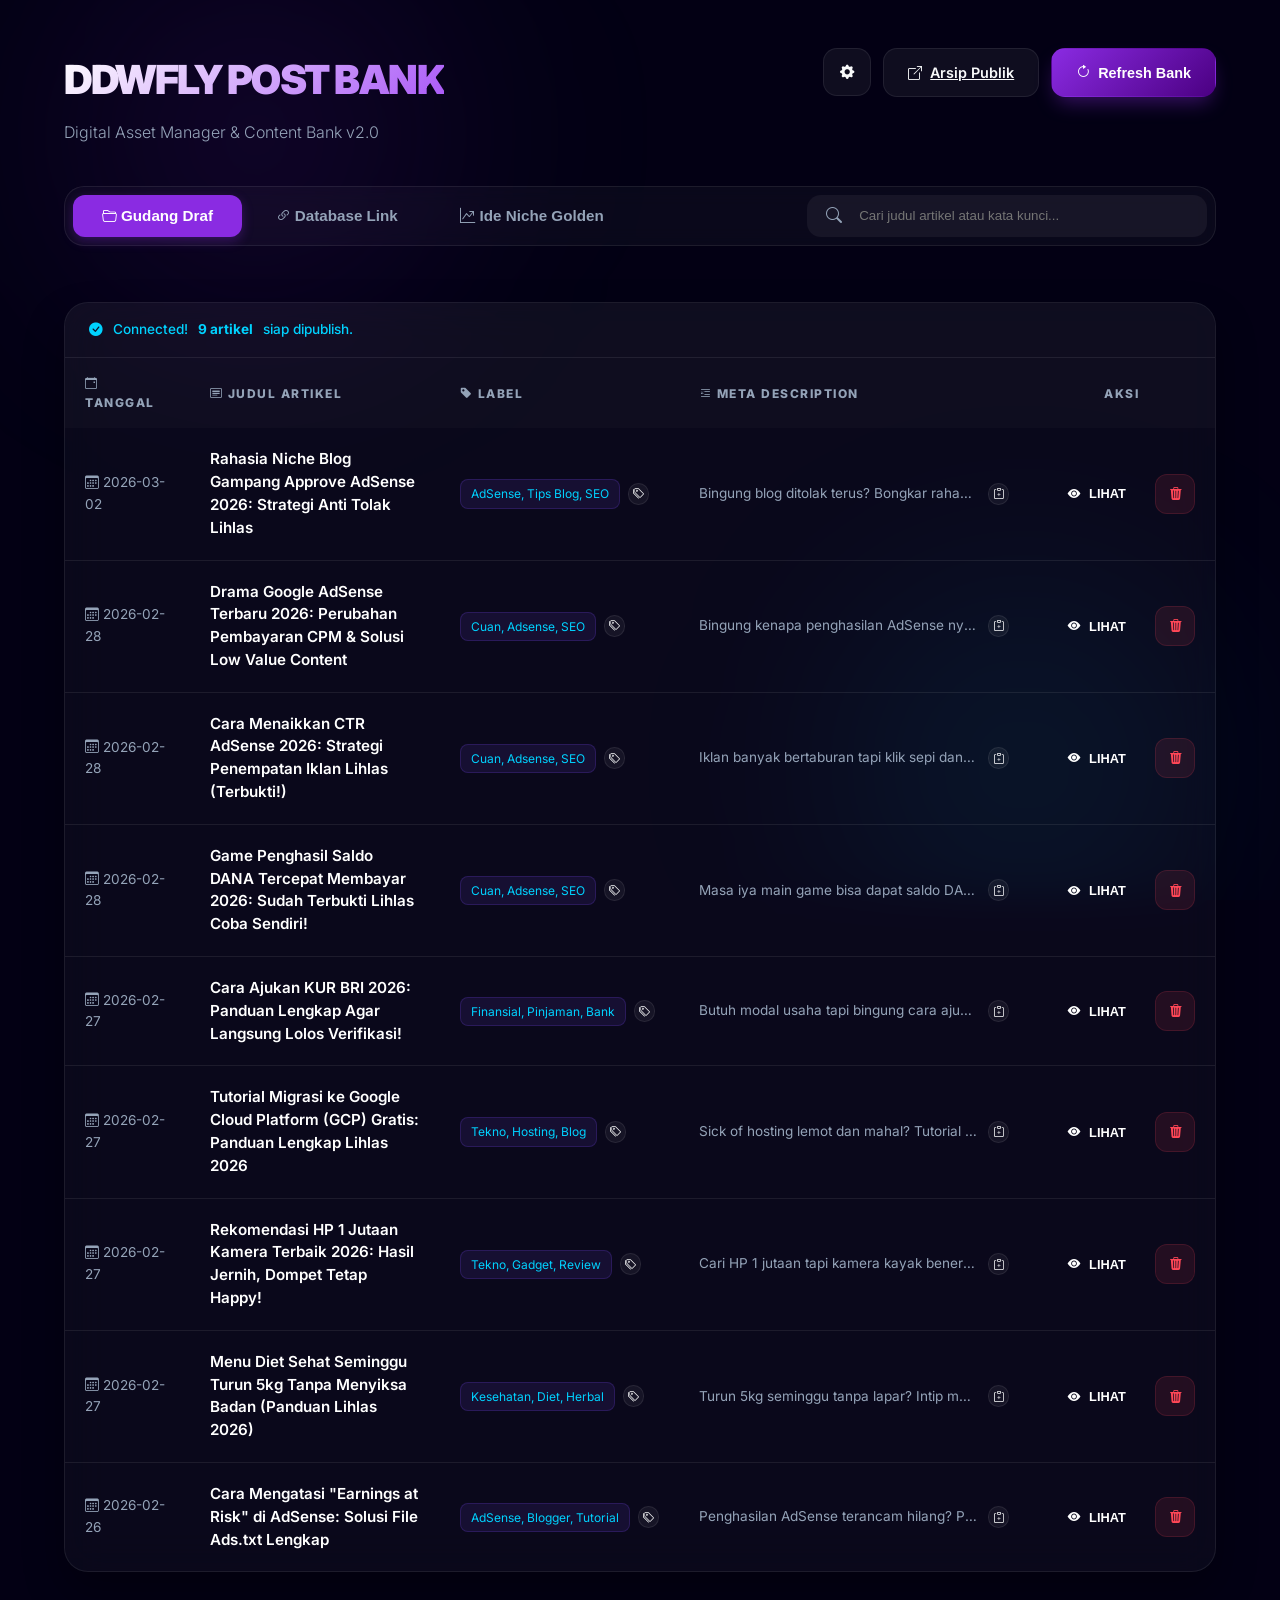
==== planner-v2026.html @ 20748756 "Add files via upload" ====
<!DOCTYPE html>
<html lang="id">

<head>
    <meta charset="UTF-8">
    <meta name="viewport" content="width=device-width, initial-scale=1.0">
    <title>ddwfly Post Bank | Digital Asset Manager</title>
    <link rel="preconnect" href="https://fonts.googleapis.com">
    <link rel="preconnect" href="https://fonts.gstatic.com" crossorigin>
    <link href="https://fonts.googleapis.com/css2?family=Inter:wght@300;400;500;600;700;800;900&display=swap"
        rel="stylesheet">
    <link rel="stylesheet" href="https://cdn.jsdelivr.net/npm/bootstrap-icons@1.11.1/font/bootstrap-icons.css">
    <link rel="stylesheet" href="style.css">
</head>

<body>
    <!-- Premium Background Effects -->
    <div class="background-glow">
        <div class="glow-1"></div>
        <div class="glow-2"></div>
    </div>

    <div class="container">
        <!-- HEADER -->
        <header>
            <div class="header-top">
                <div class="app-brand">
                    <h1>DDWFLY POST BANK</h1>
                    <p>Digital Asset Manager & Content Bank v2.0</p>
                </div>
                <div class="header-actions">
                    <button class="btn btn-ghost btn-icon" title="Pengaturan" onclick="switchSection('settings')">
                        <i class="bi bi-gear-fill"></i>
                    </button>
                    <a href="index.html" target="_blank" class="btn btn-ghost" title="Lihat Mesin Backlink">
                        <i class="bi bi-box-arrow-up-right"></i> Arsip Publik
                    </a>
                    <button class="btn btn-primary" onclick="loadAllData()">
                        <i class="bi bi-arrow-clockwise"></i> Refresh Bank
                    </button>
                </div>
            </div>

            <!-- NAVIGATION & SEARCH -->
            <div class="nav-wrapper">
                <div class="tab-buttons">
                    <button id="tab-posts" class="tab-btn active" onclick="switchTab('posts')">
                        <i class="bi bi-folder2-open"></i> Gudang Draf
                    </button>
                    <button id="tab-links" class="tab-btn" onclick="switchTab('links')">
                        <i class="bi bi-link-45deg"></i> Database Link
                    </button>
                    <button id="tab-niche" class="tab-btn" onclick="switchTab('niche')">
                        <i class="bi bi-graph-up-arrow"></i> Ide Niche Golden
                    </button>
                </div>
                <div class="search-box">
                    <i class="bi bi-search"></i>
                    <input type="text" id="post-search" placeholder="Cari judul artikel atau kata kunci..."
                        onkeyup="filterData()">
                </div>
            </div>
        </header>

        <!-- POST LIST SECTION -->
        <main>
            <section id="posts-container" class="section active">
                <div class="glass-card">
                    <div class="card-status-bar" id="post-status">
                        <i class="bi bi-info-circle"></i> Memuat gudang draf...
                    </div>
                    <div class="table-container">
                        <table>
                            <thead>
                                <tr>
                                    <th><i class="bi bi-calendar-event"></i> Tanggal</th>
                                    <th><i class="bi bi-card-heading"></i> Judul Artikel</th>
                                    <th><i class="bi bi-tag-fill"></i> Label</th>
                                    <th><i class="bi bi-blockquote-left"></i> Meta Description</th>
                                    <th style="text-align: center;">Aksi</th>
                                </tr>
                            </thead>
                            <tbody id="post-list-body">
                                <!-- Data draf masuk di sini -->
                            </tbody>
                        </table>
                    </div>
                </div>
            </section>

            <!-- HIGH CPC NICHE SECTION -->
            <section id="niche-container" class="section">
                <div class="glass-card">
                    <div class="card-status-bar" id="niche-status">
                        <i class="bi bi-gem"></i> Ide Topik dengan CPC AdSense Tinggi (v2026)
                    </div>
                    <div class="table-container">
                        <table>
                            <thead>
                                <tr>
                                    <th><i class="bi bi-lightning-charge"></i> Topik Niche</th>
                                    <th><i class="bi bi-currency-dollar"></i> Estimasi CPC</th>
                                    <th><i class="bi bi-key-fill"></i> Saran Kata Kunci</th>
                                    <th style="text-align: center;">Aksi</th>
                                </tr>
                            </thead>
                            <tbody id="niche-list-body">
                                <!-- Data niche masuk di sini -->
                            </tbody>
                        </table>
                    </div>
                </div>
            </section>

            <!-- DATABASE LINKS SECTION -->
            <section id="links-container" class="section">
                <div class="glass-card">
                    <div class="card-status-bar" id="link-status">
                        <i class="bi bi-link-45deg"></i> Memuat database link...
                    </div>
                    <div class="table-container">
                        <table>
                            <thead>
                                <tr>
                                    <th><i class="bi bi-journal-text"></i> Judul Konten</th>
                                    <th><i class="bi bi-globe"></i> Full URL Link</th>
                                    <th style="text-align: center;">Aksi</th>
                                </tr>
                            </thead>
                            <tbody id="link-list-body">
                                <!-- Data link masuk di sini -->
                            </tbody>
                        </table>
                    </div>
                </div>
            </section>

            <!-- SETTINGS SECTION -->
            <section id="settings" class="section">
                <div class="glass-card" style="max-width: 600px; margin: 0 auto; padding: 2.5rem;">
                    <div
                        style="display: flex; justify-content: space-between; align-items: center; margin-bottom: 2rem;">
                        <h2 style="font-size: 1.5rem; font-weight: 800;">Pengaturan</h2>
                        <button class="btn btn-ghost btn-icon" onclick="switchSection('posts-container')"
                            style="width: 36px; height: 36px; border-radius: 50%;">&times;</button>
                    </div>
                    <div class="form-group">
                        <label>Gemini API Key</label>
                        <input type="password" id="api-key-input" placeholder="Masukkan API Key Bapak...">
                    </div>
                    <div class="form-group">
                        <label>Nama Penulis</label>
                        <input type="text" value="Lihlas" readonly style="opacity: 0.6; cursor: not-allowed;">
                    </div>
                    <button class="btn btn-primary" style="width: 100%; margin-top: 1rem;" onclick="saveApiKey()">Simpan
                        Perubahan</button>
                    <button class="btn btn-ghost" style="width: 100%; margin-top: 1rem;"
                        onclick="switchSection('posts-container')">Tutup & Kembali</button>
                </div>
            </section>
        </main>
    </div>

    <!-- MODAL POST VIEWER -->
    <div class="modal-overlay" id="modal-post-viewer">
        <div class="modal">
            <div class="modal-header">
                <h2 id="viewer-title">Judul Draf</h2>
                <button class="btn btn-ghost btn-icon" onclick="closeModal('post-viewer')"
                    style="width: 36px; height: 36px; border-radius: 50%;">&times;</button>
            </div>
            <div id="viewer-content" class="modal-body">
                <!-- Konten HTML muncul di sini -->
            </div>
            <div class="modal-footer">
                <button class="btn btn-ghost" onclick="closeModal('post-viewer')">Tutup</button>
                <button class="btn btn-primary" onclick="copyViewerContent()">
                    <i class="bi bi-clipboard-check"></i> Salin Kode HTML
                </button>
            </div>
        </div>
    </div>

    <!-- LOAD DATA SCRIPTS -->
    <script src="post_bank.js"></script>
    <script src="internal_links.js"></script>
    <script src="high_cpc_niche.js"></script>
    <script src="script.js"></script>
</body>

</html>
---- style.css ----
:root {
    --bg-color: #030014;
    --card-bg: rgba(255, 255, 255, 0.03);
    --card-border: rgba(255, 255, 255, 0.08);
    --primary: #8a2be2;
    --primary-alt: #4b0082;
    --accent: #00d2ff;
    --accent-glow: rgba(0, 210, 255, 0.3);
    --text-main: #f8f9fa;
    --text-dim: #94a3b8;
    --danger: #ff4d4d;
    --success: #00e676;
    --font-family: 'Inter', -apple-system, BlinkMacSystemFont, 'Segoe UI', Roboto, sans-serif;
    --transition: all 0.3s cubic-bezier(0.4, 0, 0.2, 1);
}

* {
    margin: 0;
    padding: 0;
    box-sizing: border-box;
}

body {
    background-color: var(--bg-color);
    color: var(--text-main);
    font-family: var(--font-family);
    overflow-x: hidden;
    line-height: 1.6;
    min-height: 100vh;
}

/* --- PREMIUM BACKGROUND --- */
.background-glow {
    position: fixed;
    top: 0;
    left: 0;
    width: 100%;
    height: 100%;
    z-index: -1;
    overflow: hidden;
    pointer-events: none;
}

.glow-1 {
    position: absolute;
    top: -10%;
    left: -5%;
    width: 50%;
    height: 50%;
    background: radial-gradient(circle, rgba(138, 43, 226, 0.15) 0%, transparent 70%);
    filter: blur(100px);
    animation: drift 20s infinite alternate;
}

.glow-2 {
    position: absolute;
    bottom: -10%;
    right: -5%;
    width: 50%;
    height: 50%;
    background: radial-gradient(circle, rgba(0, 210, 255, 0.1) 0%, transparent 70%);
    filter: blur(100px);
    animation: drift 25s infinite alternate-reverse;
}

@keyframes drift {
    from {
        transform: translate(0, 0);
    }

    to {
        transform: translate(5%, 5%);
    }
}

/* --- CONTAINER --- */
.container {
    max-width: 1200px;
    margin: 0 auto;
    padding: 3rem 1.5rem;
}

/* --- HEADER --- */
header {
    margin-bottom: 3.5rem;
}

.header-top {
    display: flex;
    justify-content: space-between;
    align-items: flex-start;
    margin-bottom: 2.5rem;
}

.app-brand h1 {
    font-size: 2.5rem;
    font-weight: 900;
    letter-spacing: -1.5px;
    background: linear-gradient(135deg, #fff 0%, #a855f7 100%);
    -webkit-background-clip: text;
    -webkit-text-fill-color: transparent;
    margin-bottom: 0.5rem;
}

.app-brand p {
    font-size: 1rem;
    color: var(--text-dim);
    font-weight: 300;
}

.header-actions {
    display: flex;
    gap: 12px;
}

/* --- BUTTONS --- */
.btn {
    padding: 0.75rem 1.5rem;
    border-radius: 14px;
    font-weight: 600;
    cursor: pointer;
    transition: var(--transition);
    display: flex;
    align-items: center;
    gap: 8px;
    font-size: 0.9rem;
    border: 1px solid transparent;
}

.btn-primary {
    background: linear-gradient(135deg, var(--primary), var(--primary-alt));
    color: white;
    box-shadow: 0 10px 20px -5px rgba(138, 43, 226, 0.4);
}

.btn-primary:hover {
    transform: translateY(-2px);
    box-shadow: 0 15px 25px -5px rgba(138, 43, 226, 0.6);
}

.btn-ghost {
    background: rgba(255, 255, 255, 0.05);
    border: 1px solid var(--card-border);
    color: var(--text-main);
}

.btn-ghost:hover {
    background: rgba(255, 255, 255, 0.1);
    border-color: rgba(255, 255, 255, 0.2);
}

.btn-icon {
    width: 48px;
    height: 48px;
    justify-content: center;
    padding: 0;
}

/* --- NAVIGATION / TABS --- */
.nav-wrapper {
    display: flex;
    justify-content: space-between;
    align-items: center;
    background: rgba(255, 255, 255, 0.03);
    padding: 8px;
    border-radius: 20px;
    border: 1px solid var(--card-border);
    backdrop-filter: blur(10px);
}

.tab-buttons {
    display: flex;
    gap: 5px;
}

.tab-btn {
    padding: 0.8rem 1.8rem;
    border-radius: 12px;
    border: none;
    background: transparent;
    color: var(--text-dim);
    font-weight: 600;
    cursor: pointer;
    transition: var(--transition);
    font-size: 0.95rem;
}

.tab-btn.active {
    background: var(--primary);
    color: white;
    box-shadow: 0 4px 12px rgba(138, 43, 226, 0.3);
}

.search-box {
    position: relative;
    max-width: 400px;
    width: 100%;
}

.search-box i {
    position: absolute;
    left: 1.2rem;
    top: 50%;
    transform: translateY(-50%);
    color: var(--text-dim);
}

.search-box input {
    width: 100%;
    background: rgba(255, 255, 255, 0.05);
    border: 1px solid transparent;
    border-radius: 14px;
    padding: 0.8rem 1rem 0.8rem 3.2rem;
    color: white;
    outline: none;
    transition: var(--transition);
}

.search-box input:focus {
    background: rgba(255, 255, 255, 0.08);
    border-color: var(--primary);
    box-shadow: 0 0 0 4px rgba(138, 43, 226, 0.2);
}

/* --- CARDS & TABLES --- */
.glass-card {
    background: var(--card-bg);
    border: 1px solid var(--card-border);
    border-radius: 24px;
    padding: 0;
    backdrop-filter: blur(20px);
    overflow: hidden;
    box-shadow: 0 20px 40px rgba(0, 0, 0, 0.3);
}

.card-status-bar {
    padding: 1rem 1.5rem;
    background: rgba(255, 255, 255, 0.02);
    border-bottom: 1px solid var(--card-border);
    display: flex;
    align-items: center;
    gap: 10px;
    color: var(--accent);
    font-size: 0.85rem;
    font-weight: 500;
}

.table-container {
    overflow-x: auto;
}

table {
    width: 100%;
    border-collapse: collapse;
}

th {
    padding: 1rem 1.25rem;
    text-align: left;
    font-size: 0.75rem;
    text-transform: uppercase;
    letter-spacing: 1.5px;
    color: var(--text-dim);
    font-weight: 800;
    background: rgba(255, 255, 255, 0.02);
}

td {
    padding: 1.25rem;
    border-bottom: 1px solid var(--card-border);
    font-size: 0.95rem;
    vertical-align: middle;
}

tr {
    transition: var(--transition);
}

tr:hover {
    background: rgba(255, 255, 255, 0.03);
}

tr:last-child td {
    border-bottom: none;
}

.date-cell {
    width: 130px;
    color: var(--text-dim);
    font-size: 0.85rem;
}

.title-cell {
    font-weight: 600;
    color: #fff;
    min-width: 250px;
    line-height: 1.5;
}

.label-cell {
    width: 220px;
}

.meta-cell {
    color: var(--text-dim);
    max-width: 350px;
    white-space: nowrap;
    overflow: hidden;
    text-overflow: ellipsis;
}

.meta-cell a:hover {
    text-decoration: underline !important;
    opacity: 0.8;
}

/* Action Buttons */
.action-wrapper {
    display: flex;
    align-items: center;
    justify-content: center;
    gap: 10px;
}

.btn-view {
    padding: 0.6rem 1.2rem;
    background: var(--primary-gradient);
    color: #fff !important;
    border-radius: 12px;
    font-weight: 600;
    font-size: 0.8rem;
    display: flex;
    align-items: center;
    gap: 8px;
    border: none;
    cursor: pointer;
    transition: var(--transition);
}

.btn-delete {
    width: 40px;
    height: 40px;
    display: flex;
    align-items: center;
    justify-content: center;
    background: rgba(255, 71, 87, 0.1);
    color: #ff4757;
    border: 1px solid rgba(255, 71, 87, 0.15);
    border-radius: 12px;
    transition: var(--transition);
    cursor: pointer;
}

.btn-delete:hover {
    background: #ff4757;
    color: #fff;
    transform: translateY(-2px);
}

/* --- SECTIONS --- */
.section {
    display: none;
    animation: slideUp 0.6s cubic-bezier(0.16, 1, 0.3, 1);
}

.section.active {
    display: block;
}

@keyframes slideUp {
    from {
        opacity: 0;
        transform: translateY(20px);
    }

    to {
        opacity: 1;
        transform: translateY(0);
    }
}

/* --- MODAL --- */
.modal-overlay {
    position: fixed;
    top: 0;
    left: 0;
    width: 100%;
    height: 100%;
    background: rgba(0, 0, 0, 0.85);
    backdrop-filter: blur(12px);
    display: none;
    z-index: 1000;
    align-items: center;
    justify-content: center;
    padding: 2rem;
}

.modal {
    background: #0a0a0f;
    width: 100%;
    max-width: 1100px;
    height: 90vh;
    border-radius: 32px;
    border: 1px solid var(--card-border);
    display: flex;
    flex-direction: column;
    overflow: hidden;
    box-shadow: 0 50px 100px -20px rgba(0, 0, 0, 0.7);
}

.modal-header {
    padding: 1.5rem 2.5rem;
    border-bottom: 1px solid var(--card-border);
    display: flex;
    justify-content: space-between;
    align-items: center;
    background: rgba(255, 255, 255, 0.02);
}

.modal-header h2 {
    font-size: 1.25rem;
    color: var(--accent);
}

.modal-body {
    flex: 1;
    overflow-y: auto;
    padding: 3rem;
    background: #ffffff;
    color: #1a1a1a;
    font-family: 'Georgia', serif;
    line-height: 1.8;
}

.modal-footer {
    padding: 1.5rem 2.5rem;
    border-top: 1px solid var(--card-border);
    display: flex;
    justify-content: flex-end;
    gap: 12px;
    background: rgba(255, 255, 255, 0.02);
}

/* --- UTILS --- */
.spin {
    animation: rotate 1.5s linear infinite;
    display: inline-block;
}

@keyframes rotate {
    from {
        transform: rotate(0deg);
    }

    to {
        transform: rotate(360deg);
    }
}

.form-group {
    margin-bottom: 1.5rem;
}

.form-group label {
    display: block;
    margin-bottom: 0.6rem;
    font-size: 0.85rem;
    font-weight: 600;
    color: var(--text-dim);
}

.form-group input {
    width: 100%;
    background: rgba(255, 255, 255, 0.05);
    border: 1px solid var(--card-border);
    border-radius: 12px;
    padding: 1rem;
    color: white;
    outline: none;
}

.form-group input:focus {
    border-color: var(--primary);
}

/* Scrollbars */
::-webkit-scrollbar {
    width: 10px;
}

::-webkit-scrollbar-track {
    background: rgba(255, 255, 255, 0.02);
}

::-webkit-scrollbar-thumb {
    background: rgba(255, 255, 255, 0.1);
    border-radius: 10px;
}

::-webkit-scrollbar-thumb:hover {
    background: rgba(255, 255, 255, 0.2);
}

/* Modal Body Scrollbar */
.modal-body::-webkit-scrollbar-track {
    background: #f1f1f1;
}

.modal-body::-webkit-scrollbar-thumb {
    background: #ccc;
}
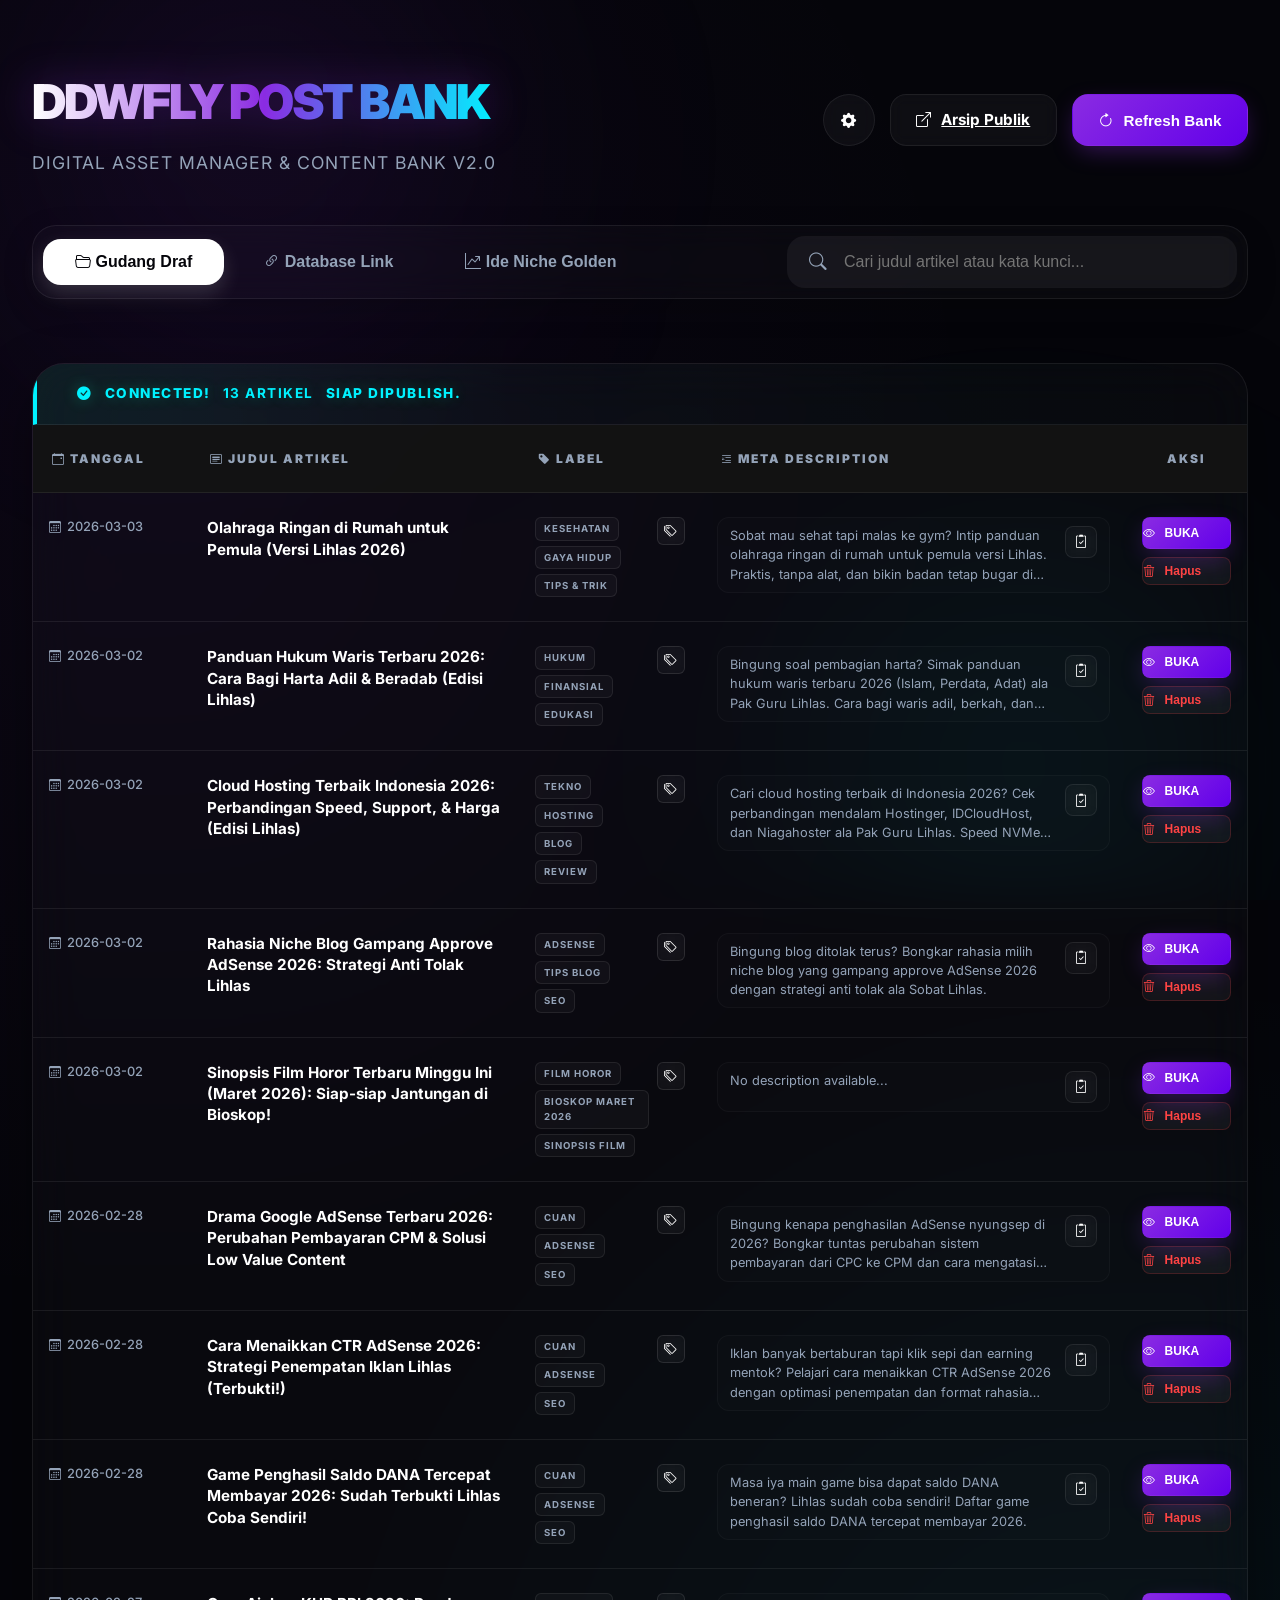
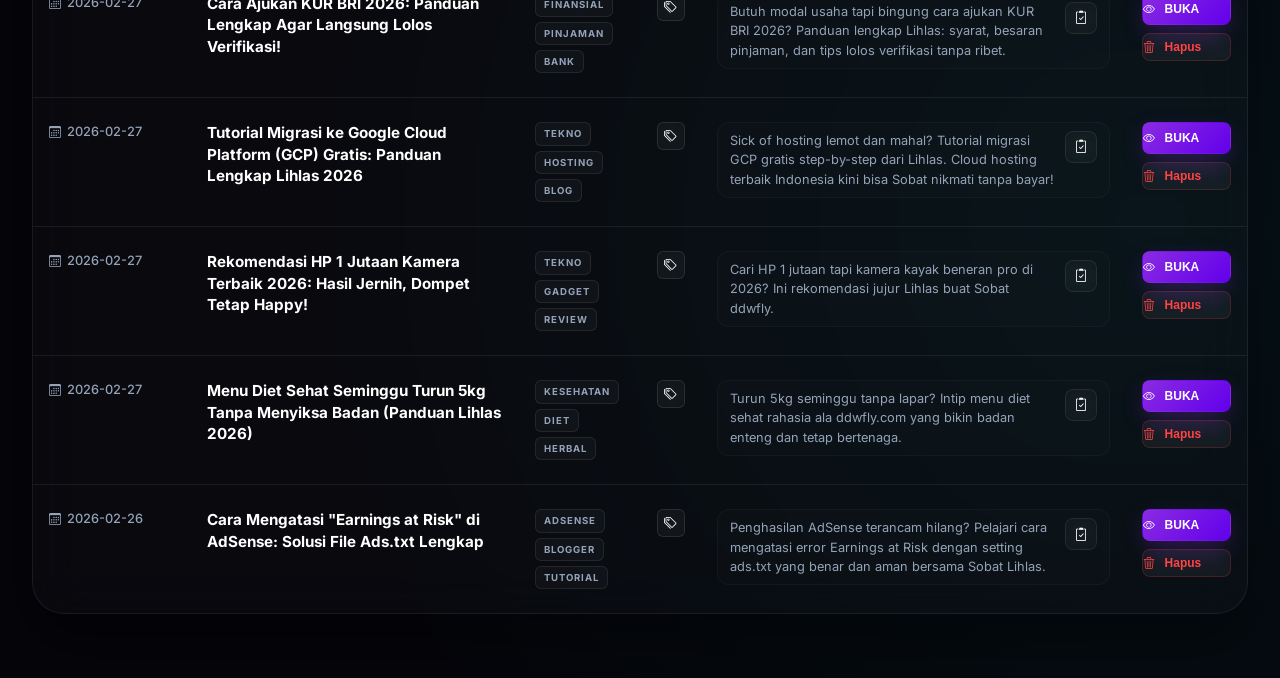
==== commit 67bf7130: "Add files via upload" ====
--- a/planner-v2026.html
+++ b/planner-v2026.html
@@ -73,11 +73,11 @@
                         <table>
                             <thead>
                                 <tr>
-                                    <th><i class="bi bi-calendar-event"></i> Tanggal</th>
-                                    <th><i class="bi bi-card-heading"></i> Judul Artikel</th>
-                                    <th><i class="bi bi-tag-fill"></i> Label</th>
-                                    <th><i class="bi bi-blockquote-left"></i> Meta Description</th>
-                                    <th style="text-align: center;">Aksi</th>
+                                    <th style="width: 13%;"><i class="bi bi-calendar-event"></i> Tanggal</th>
+                                    <th style="width: 27%;"><i class="bi bi-card-heading"></i> Judul Artikel</th>
+                                    <th style="width: 15%;"><i class="bi bi-tag-fill"></i> Label</th>
+                                    <th style="width: 35%;"><i class="bi bi-blockquote-left"></i> Meta Description</th>
+                                    <th style="width: 10%; text-align: center;">Aksi</th>
                                 </tr>
                             </thead>
                             <tbody id="post-list-body">
@@ -98,10 +98,12 @@
                         <table>
                             <thead>
                                 <tr>
-                                    <th><i class="bi bi-lightning-charge"></i> Topik Niche</th>
-                                    <th><i class="bi bi-currency-dollar"></i> Estimasi CPC</th>
+                                    <th style="width: 18%;"><i class="bi bi-lightning-charge"></i> Topik Niche</th>
+                                    <th style="width: 12%;"><i class="bi bi-tags-fill"></i> Label</th>
+                                    <th style="width: 18%; text-align: center;"><i class="bi bi-currency-dollar"></i>
+                                        Estimasi CPC</th>
                                     <th><i class="bi bi-key-fill"></i> Saran Kata Kunci</th>
-                                    <th style="text-align: center;">Aksi</th>
+                                    <th style="width: 8%; text-align: center;">Aksi</th>
                                 </tr>
                             </thead>
                             <tbody id="niche-list-body">
@@ -122,9 +124,9 @@
                         <table>
                             <thead>
                                 <tr>
-                                    <th><i class="bi bi-journal-text"></i> Judul Konten</th>
-                                    <th><i class="bi bi-globe"></i> Full URL Link</th>
-                                    <th style="text-align: center;">Aksi</th>
+                                    <th style="width: 40%;"><i class="bi bi-journal-text"></i> Judul Konten</th>
+                                    <th style="width: 50%;"><i class="bi bi-globe"></i> Full URL Link</th>
+                                    <th style="width: 10%; text-align: center;">Aksi</th>
                                 </tr>
                             </thead>
                             <tbody id="link-list-body">
@@ -174,8 +176,111 @@
             </div>
             <div class="modal-footer">
                 <button class="btn btn-ghost" onclick="closeModal('post-viewer')">Tutup</button>
-                <button class="btn btn-primary" onclick="copyViewerContent()">
-                    <i class="bi bi-clipboard-check"></i> Salin Kode HTML
+                <div style="display: flex; gap: 8px; flex-wrap: wrap; justify-content: flex-end;">
+                    <button class="btn btn-ghost" onclick="openHookModal()"
+                        style="border-color: var(--accent); color: var(--accent); padding: 0.6rem 1rem;">
+                        <i class="bi bi-medium"></i> Medium
+                    </button>
+                    <button class="btn btn-ghost" onclick="openLinkedInModal()"
+                        style="border-color: #0077b5; color: #0077b5; padding: 0.6rem 1rem;">
+                        <i class="bi bi-linkedin"></i> LinkedIn
+                    </button>
+                    <button class="btn btn-ghost" onclick="openPinterestModal()"
+                        style="border-color: #bd081c; color: #bd081c; padding: 0.6rem 1rem;">
+                        <i class="bi bi-pinterest"></i> Pinterest
+                    </button>
+                    <button class="btn btn-primary" onclick="copyViewerContent()" style="padding: 0.6rem 1.2rem;">
+                        <i class="bi bi-clipboard-check"></i> Salin HTML
+                    </button>
+                </div>
+            </div>
+        </div>
+    </div>
+
+    <!-- MODAL LINKEDIN VIEWER -->
+    <div class="modal-overlay" id="modal-linkedin-viewer" style="z-index: 10001;">
+        <div class="modal" style="max-width: 600px;">
+            <div class="modal-header">
+                <h2><i class="bi bi-linkedin" style="color: #0077b5;"></i> LinkedIn Hook (Insight v2026)</h2>
+                <button class="btn btn-ghost btn-icon" onclick="closeModal('linkedin-viewer')"
+                    style="width: 36px; height: 36px; border-radius: 50%;">&times;</button>
+            </div>
+            <div class="modal-body" style="background: transparent;">
+                <div class="glass-card"
+                    style="padding: 1.5rem; background: rgba(255,255,255,0.05); border: 1px solid rgba(255,255,255,0.1);">
+                    <div id="linkedin-content"
+                        style="white-space: pre-wrap; font-family: 'Inter', sans-serif; line-height: 1.6; color: var(--text-main); font-size: 0.95rem;">
+                        <!-- LinkedIn Hook muncul di sini -->
+                    </div>
+                </div>
+                <p style="font-size: 0.8rem; color: var(--text-dim); margin-top: 1rem; font-style: italic;">
+                    *Tips Lihlas: Bagikan insight profesional ini di LinkedIn untuk membangun personal branding &
+                    trafik.
+                </p>
+            </div>
+            <div class="modal-footer">
+                <button class="btn btn-ghost" onclick="closeModal('linkedin-viewer')">Batal</button>
+                <button class="btn btn-primary" onclick="copyLinkedInContent()"
+                    style="background: #0077b5; border: none;">
+                    <i class="bi bi-clipboard2-check"></i> Salin LinkedIn
+                </button>
+            </div>
+        </div>
+    </div>
+    <div class="modal-overlay" id="modal-hook-viewer" style="z-index: 10001;">
+        <div class="modal" style="max-width: 600px;">
+            <div class="modal-header">
+                <h2><i class="bi bi-medium"></i> Hook Medium (Premium v2026)</h2>
+                <button class="btn btn-ghost btn-icon" onclick="closeModal('hook-viewer')"
+                    style="width: 36px; height: 36px; border-radius: 50%;">&times;</button>
+            </div>
+            <div class="modal-body" style="background: transparent;">
+                <div class="glass-card"
+                    style="padding: 1.5rem; background: rgba(255,255,255,0.05); border: 1px solid rgba(255,255,255,0.1);">
+                    <div id="hook-content"
+                        style="white-space: pre-wrap; font-family: 'Inter', sans-serif; line-height: 1.6; color: var(--text-main); font-size: 0.95rem;">
+                        <!-- Hook Medium muncul di sini -->
+                    </div>
+                </div>
+                <p style="font-size: 0.8rem; color: var(--text-dim); margin-top: 1rem; font-style: italic;">
+                    *Tips Lihlas: Posting hook ini di Medium sebagai intro, lalu tautkan ke ddwfly.com untuk backlink
+                    berkualitas.
+                </p>
+            </div>
+            <div class="modal-footer">
+                <button class="btn btn-ghost" onclick="closeModal('hook-viewer')">Batal</button>
+                <button class="btn btn-primary" onclick="copyHookContent()">
+                    <i class="bi bi-clipboard2-check"></i> Salin Hook
+                </button>
+            </div>
+        </div>
+    </div>
+
+    <!-- MODAL PINTEREST VIEWER -->
+    <div class="modal-overlay" id="modal-pinterest-viewer" style="z-index: 10001;">
+        <div class="modal" style="max-width: 600px;">
+            <div class="modal-header">
+                <h2><i class="bi bi-pinterest" style="color: #bd081c;"></i> Pinterest Hook (Visual v2026)</h2>
+                <button class="btn btn-ghost btn-icon" onclick="closeModal('pinterest-viewer')"
+                    style="width: 36px; height: 36px; border-radius: 50%;">&times;</button>
+            </div>
+            <div class="modal-body" style="background: transparent;">
+                <div class="glass-card"
+                    style="padding: 1.5rem; background: rgba(255,255,255,0.05); border: 1px solid rgba(255,255,255,0.1);">
+                    <div id="pinterest-content"
+                        style="white-space: pre-wrap; font-family: 'Inter', sans-serif; line-height: 1.6; color: var(--text-main); font-size: 0.95rem;">
+                        <!-- Pinterest Hook muncul di sini -->
+                    </div>
+                </div>
+                <p style="font-size: 0.8rem; color: var(--text-dim); margin-top: 1rem; font-style: italic;">
+                    *Tips Lihlas: Pinterest menyukai kata kunci visual. Simpan pin ini untuk trafik jangka panjang.
+                </p>
+            </div>
+            <div class="modal-footer">
+                <button class="btn btn-ghost" onclick="closeModal('pinterest-viewer')">Batal</button>
+                <button class="btn btn-primary" onclick="copyPinterestContent()"
+                    style="background: #bd081c; border: none;">
+                    <i class="bi bi-clipboard2-check"></i> Salin Pinterest
                 </button>
             </div>
         </div>
--- a/style.css
+++ b/style.css
@@ -1,23 +1,25 @@
 :root {
-    --bg-color: #030014;
+    --bg-color: #05050a;
     --card-bg: rgba(255, 255, 255, 0.03);
-    --card-border: rgba(255, 255, 255, 0.08);
+    --card-border: rgba(255, 255, 255, 0.07);
     --primary: #8a2be2;
-    --primary-alt: #4b0082;
-    --accent: #00d2ff;
-    --accent-glow: rgba(0, 210, 255, 0.3);
-    --text-main: #f8f9fa;
+    --primary-glow: rgba(138, 43, 226, 0.4);
+    --accent: #00f2ff;
+    --accent-glow: rgba(0, 242, 255, 0.3);
+    --text-main: #ffffff;
     --text-dim: #94a3b8;
-    --danger: #ff4d4d;
-    --success: #00e676;
-    --font-family: 'Inter', -apple-system, BlinkMacSystemFont, 'Segoe UI', Roboto, sans-serif;
-    --transition: all 0.3s cubic-bezier(0.4, 0, 0.2, 1);
+    --danger: #ff3366;
+    --success: #00ffa3;
+    --font-family: 'Inter', system-ui, -apple-system, sans-serif;
+    --transition: all 0.4s cubic-bezier(0.23, 1, 0.32, 1);
 }
 
 * {
     margin: 0;
     padding: 0;
     box-sizing: border-box;
+    scrollbar-width: thin;
+    scrollbar-color: var(--card-border) transparent;
 }
 
 body {
@@ -27,9 +29,12 @@
     overflow-x: hidden;
     line-height: 1.6;
     min-height: 100vh;
-}
-
-/* --- PREMIUM BACKGROUND --- */
+    background-image:
+        radial-gradient(circle at 10% 20%, rgba(138, 43, 226, 0.05) 0%, transparent 40%),
+        radial-gradient(circle at 90% 80%, rgba(0, 242, 255, 0.05) 0%, transparent 40%);
+}
+
+/* --- PREMIUM BACKGROUND ANIMATION --- */
 .background-glow {
     position: fixed;
     top: 0;
@@ -43,117 +48,126 @@
 
 .glow-1 {
     position: absolute;
-    top: -10%;
-    left: -5%;
-    width: 50%;
-    height: 50%;
-    background: radial-gradient(circle, rgba(138, 43, 226, 0.15) 0%, transparent 70%);
-    filter: blur(100px);
-    animation: drift 20s infinite alternate;
+    top: -15%;
+    left: -10%;
+    width: 60%;
+    height: 60%;
+    background: radial-gradient(circle, rgba(138, 43, 226, 0.12) 0%, transparent 70%);
+    filter: blur(120px);
+    animation: drift 25s infinite alternate ease-in-out;
 }
 
 .glow-2 {
     position: absolute;
-    bottom: -10%;
-    right: -5%;
-    width: 50%;
-    height: 50%;
-    background: radial-gradient(circle, rgba(0, 210, 255, 0.1) 0%, transparent 70%);
-    filter: blur(100px);
-    animation: drift 25s infinite alternate-reverse;
+    bottom: -15%;
+    right: -10%;
+    width: 60%;
+    height: 60%;
+    background: radial-gradient(circle, rgba(0, 242, 255, 0.08) 0%, transparent 70%);
+    filter: blur(120px);
+    animation: drift 30s infinite alternate-reverse ease-in-out;
 }
 
 @keyframes drift {
-    from {
-        transform: translate(0, 0);
-    }
-
-    to {
-        transform: translate(5%, 5%);
+    0% {
+        transform: translate(0, 0) scale(1);
+    }
+
+    100% {
+        transform: translate(10%, 10%) scale(1.1);
     }
 }
 
 /* --- CONTAINER --- */
 .container {
-    max-width: 1200px;
+    max-width: 1300px;
     margin: 0 auto;
-    padding: 3rem 1.5rem;
+    padding: 4rem 2rem;
 }
 
 /* --- HEADER --- */
 header {
-    margin-bottom: 3.5rem;
+    margin-bottom: 4rem;
 }
 
 .header-top {
     display: flex;
     justify-content: space-between;
-    align-items: flex-start;
-    margin-bottom: 2.5rem;
+    align-items: center;
+    margin-bottom: 3rem;
 }
 
 .app-brand h1 {
-    font-size: 2.5rem;
+    font-size: 3rem;
     font-weight: 900;
-    letter-spacing: -1.5px;
-    background: linear-gradient(135deg, #fff 0%, #a855f7 100%);
+    letter-spacing: -2px;
+    background: linear-gradient(to right, #fff, var(--primary), var(--accent));
     -webkit-background-clip: text;
+    background-clip: text;
     -webkit-text-fill-color: transparent;
     margin-bottom: 0.5rem;
+    filter: drop-shadow(0 0 20px rgba(138, 43, 226, 0.3));
 }
 
 .app-brand p {
-    font-size: 1rem;
+    font-size: 1.1rem;
     color: var(--text-dim);
-    font-weight: 300;
+    font-weight: 400;
+    letter-spacing: 1px;
+    text-transform: uppercase;
 }
 
 .header-actions {
     display: flex;
-    gap: 12px;
+    gap: 15px;
 }
 
 /* --- BUTTONS --- */
 .btn {
-    padding: 0.75rem 1.5rem;
-    border-radius: 14px;
-    font-weight: 600;
+    padding: 0.8rem 1.6rem;
+    border-radius: 16px;
+    font-weight: 700;
     cursor: pointer;
     transition: var(--transition);
     display: flex;
     align-items: center;
-    gap: 8px;
-    font-size: 0.9rem;
+    gap: 10px;
+    font-size: 0.95rem;
     border: 1px solid transparent;
+    position: relative;
+    overflow: hidden;
 }
 
 .btn-primary {
-    background: linear-gradient(135deg, var(--primary), var(--primary-alt));
+    background: linear-gradient(135deg, var(--primary), #6200ea);
     color: white;
-    box-shadow: 0 10px 20px -5px rgba(138, 43, 226, 0.4);
+    box-shadow: 0 8px 25px -5px var(--primary-glow);
 }
 
 .btn-primary:hover {
-    transform: translateY(-2px);
-    box-shadow: 0 15px 25px -5px rgba(138, 43, 226, 0.6);
+    transform: translateY(-3px) scale(1.02);
+    box-shadow: 0 15px 35px -8px var(--primary-glow);
 }
 
 .btn-ghost {
-    background: rgba(255, 255, 255, 0.05);
+    background: rgba(255, 255, 255, 0.04);
     border: 1px solid var(--card-border);
     color: var(--text-main);
+    backdrop-filter: blur(8px);
 }
 
 .btn-ghost:hover {
-    background: rgba(255, 255, 255, 0.1);
+    background: rgba(255, 255, 255, 0.08);
     border-color: rgba(255, 255, 255, 0.2);
+    transform: translateY(-2px);
 }
 
 .btn-icon {
-    width: 48px;
-    height: 48px;
+    width: 52px;
+    height: 52px;
     justify-content: center;
     padding: 0;
+    border-radius: 50%;
 }
 
 /* --- NAVIGATION / TABS --- */
@@ -161,123 +175,153 @@
     display: flex;
     justify-content: space-between;
     align-items: center;
-    background: rgba(255, 255, 255, 0.03);
-    padding: 8px;
-    border-radius: 20px;
+    background: rgba(255, 255, 255, 0.02);
+    padding: 10px;
+    border-radius: 24px;
     border: 1px solid var(--card-border);
-    backdrop-filter: blur(10px);
+    backdrop-filter: blur(15px);
+    box-shadow: 0 10px 30px rgba(0, 0, 0, 0.2);
 }
 
 .tab-buttons {
     display: flex;
-    gap: 5px;
+    gap: 8px;
 }
 
 .tab-btn {
-    padding: 0.8rem 1.8rem;
-    border-radius: 12px;
+    padding: 0.9rem 2rem;
+    border-radius: 18px;
     border: none;
     background: transparent;
     color: var(--text-dim);
-    font-weight: 600;
+    font-weight: 700;
     cursor: pointer;
     transition: var(--transition);
-    font-size: 0.95rem;
+    font-size: 1rem;
+}
+
+.tab-btn:hover {
+    color: var(--text-main);
+    background: rgba(255, 255, 255, 0.03);
 }
 
 .tab-btn.active {
-    background: var(--primary);
-    color: white;
-    box-shadow: 0 4px 12px rgba(138, 43, 226, 0.3);
+    background: white;
+    color: var(--bg-color);
+    box-shadow: 0 8px 20px rgba(255, 255, 255, 0.15);
 }
 
 .search-box {
     position: relative;
-    max-width: 400px;
+    max-width: 450px;
     width: 100%;
 }
 
 .search-box i {
     position: absolute;
-    left: 1.2rem;
+    left: 1.4rem;
     top: 50%;
     transform: translateY(-50%);
     color: var(--text-dim);
+    font-size: 1.1rem;
 }
 
 .search-box input {
     width: 100%;
     background: rgba(255, 255, 255, 0.05);
     border: 1px solid transparent;
-    border-radius: 14px;
-    padding: 0.8rem 1rem 0.8rem 3.2rem;
+    border-radius: 18px;
+    padding: 1rem 1rem 1rem 3.5rem;
     color: white;
     outline: none;
     transition: var(--transition);
+    font-size: 1rem;
 }
 
 .search-box input:focus {
     background: rgba(255, 255, 255, 0.08);
-    border-color: var(--primary);
-    box-shadow: 0 0 0 4px rgba(138, 43, 226, 0.2);
+    border-color: var(--accent);
+    box-shadow: 0 0 0 4px var(--accent-glow);
 }
 
 /* --- CARDS & TABLES --- */
 .glass-card {
-    background: var(--card-bg);
+    background: rgba(255, 255, 255, 0.02);
     border: 1px solid var(--card-border);
-    border-radius: 24px;
+    border-radius: 32px;
     padding: 0;
-    backdrop-filter: blur(20px);
+    backdrop-filter: blur(25px);
     overflow: hidden;
-    box-shadow: 0 20px 40px rgba(0, 0, 0, 0.3);
+    box-shadow: 0 25px 60px rgba(0, 0, 0, 0.4);
+    margin-top: 1rem;
 }
 
 .card-status-bar {
-    padding: 1rem 1.5rem;
-    background: rgba(255, 255, 255, 0.02);
+    padding: 1.2rem 2.5rem;
+    background: linear-gradient(90deg, rgba(0, 255, 163, 0.08), rgba(0, 255, 163, 0.02) 40%, transparent);
     border-bottom: 1px solid var(--card-border);
-    display: flex;
-    align-items: center;
-    gap: 10px;
+    border-left: 4px solid var(--accent);
+    display: flex;
+    align-items: center;
+    gap: 12px;
     color: var(--accent);
     font-size: 0.85rem;
-    font-weight: 500;
+    font-weight: 800;
+    text-transform: uppercase;
+    letter-spacing: 1.5px;
+    text-shadow: 0 0 15px rgba(0, 255, 162, 0.3);
 }
 
 .table-container {
-    overflow-x: auto;
+    overflow-x: hidden;
+    /* Menghilangkan scrollbar horizontal */
+    width: 100%;
 }
 
 table {
     width: 100%;
-    border-collapse: collapse;
+    border-collapse: separate;
+    border-spacing: 0;
+    table-layout: fixed;
+    /* Memaksa tabel mengikuti lebar container */
 }
 
 th {
-    padding: 1rem 1.25rem;
+    padding: 1.5rem 1.2rem;
     text-align: left;
     font-size: 0.75rem;
     text-transform: uppercase;
-    letter-spacing: 1.5px;
+    letter-spacing: 2px;
     color: var(--text-dim);
-    font-weight: 800;
+    font-weight: 900;
+    background: rgba(20, 20, 20, 0.95);
+    backdrop-filter: blur(10px);
+    border-bottom: 1px solid var(--card-border);
+    position: sticky;
+    top: 0;
+    z-index: 10;
+}
+
+tr {
+    transition: all 0.2s ease;
+}
+
+tr:hover td {
     background: rgba(255, 255, 255, 0.02);
+    box-shadow: inset 0 0 20px rgba(0, 255, 163, 0.02);
 }
 
 td {
-    padding: 1.25rem;
+    padding: 1.5rem 2rem;
     border-bottom: 1px solid var(--card-border);
-    font-size: 0.95rem;
+    font-size: 1rem;
     vertical-align: middle;
-}
-
-tr {
-    transition: var(--transition);
-}
-
-tr:hover {
-    background: rgba(255, 255, 255, 0.03);
+    transition: var(--transition);
+}
+
+tr:hover td {
+    background: rgba(255, 255, 255, 0.02);
+    color: var(--accent);
 }
 
 tr:last-child td {
@@ -285,50 +329,53 @@
 }
 
 .date-cell {
-    width: 130px;
+    width: 120px;
     color: var(--text-dim);
     font-size: 0.85rem;
+    font-family: monospace;
 }
 
 .title-cell {
-    font-weight: 600;
+    font-weight: 700;
     color: #fff;
-    min-width: 250px;
-    line-height: 1.5;
+    word-wrap: break-word;
+    /* Memastikan teks panjang membungkus */
+    line-height: 1.4;
 }
 
 .label-cell {
-    width: 220px;
+    width: 180px;
 }
 
 .meta-cell {
+    font-size: 0.9rem;
+    word-wrap: break-word;
     color: var(--text-dim);
-    max-width: 350px;
-    white-space: nowrap;
+}
+
+.meta-cell span {
+    display: -webkit-box;
+    -webkit-line-clamp: 2;
+    line-clamp: 2;
+    -webkit-box-orient: vertical;
     overflow: hidden;
-    text-overflow: ellipsis;
-}
-
-.meta-cell a:hover {
-    text-decoration: underline !important;
-    opacity: 0.8;
 }
 
 /* Action Buttons */
 .action-wrapper {
     display: flex;
     align-items: center;
-    justify-content: center;
-    gap: 10px;
+    justify-content: flex-end;
+    gap: 12px;
 }
 
 .btn-view {
-    padding: 0.6rem 1.2rem;
-    background: var(--primary-gradient);
-    color: #fff !important;
-    border-radius: 12px;
-    font-weight: 600;
-    font-size: 0.8rem;
+    padding: 0.7rem 1.4rem;
+    background: linear-gradient(135deg, var(--accent), #00a8ff);
+    color: var(--bg-color) !important;
+    border-radius: 14px;
+    font-weight: 800;
+    font-size: 0.85rem;
     display: flex;
     align-items: center;
     gap: 8px;
@@ -337,45 +384,52 @@
     transition: var(--transition);
 }
 
+.btn-view:hover {
+    transform: scale(1.05);
+    box-shadow: 0 8px 20px var(--accent-glow);
+}
+
 .btn-delete {
-    width: 40px;
-    height: 40px;
+    width: 44px;
+    height: 44px;
     display: flex;
     align-items: center;
     justify-content: center;
-    background: rgba(255, 71, 87, 0.1);
-    color: #ff4757;
-    border: 1px solid rgba(255, 71, 87, 0.15);
-    border-radius: 12px;
+    background: rgba(255, 51, 102, 0.05);
+    color: var(--danger);
+    border: 1px solid rgba(255, 51, 102, 0.1);
+    border-radius: 14px;
     transition: var(--transition);
     cursor: pointer;
 }
 
 .btn-delete:hover {
-    background: #ff4757;
+    background: var(--danger);
     color: #fff;
-    transform: translateY(-2px);
+    transform: rotate(90deg) scale(1.1);
 }
 
 /* --- SECTIONS --- */
 .section {
     display: none;
-    animation: slideUp 0.6s cubic-bezier(0.16, 1, 0.3, 1);
+    animation: reveal 0.8s cubic-bezier(0.23, 1, 0.32, 1);
 }
 
 .section.active {
     display: block;
 }
 
-@keyframes slideUp {
+@keyframes reveal {
     from {
         opacity: 0;
-        transform: translateY(20px);
+        transform: translateY(30px) scale(0.98);
+        filter: blur(10px);
     }
 
     to {
         opacity: 1;
-        transform: translateY(0);
+        transform: translateY(0) scale(1);
+        filter: blur(0);
     }
 }
 
@@ -386,30 +440,43 @@
     left: 0;
     width: 100%;
     height: 100%;
-    background: rgba(0, 0, 0, 0.85);
-    backdrop-filter: blur(12px);
+    background: rgba(0, 0, 0, 0.92);
+    backdrop-filter: blur(20px);
     display: none;
-    z-index: 1000;
+    z-index: 2000;
     align-items: center;
     justify-content: center;
     padding: 2rem;
 }
 
 .modal {
-    background: #0a0a0f;
+    background: #08080c;
     width: 100%;
-    max-width: 1100px;
-    height: 90vh;
-    border-radius: 32px;
+    max-width: 1200px;
+    height: 92vh;
+    border-radius: 40px;
     border: 1px solid var(--card-border);
     display: flex;
     flex-direction: column;
     overflow: hidden;
-    box-shadow: 0 50px 100px -20px rgba(0, 0, 0, 0.7);
+    box-shadow: 0 60px 120px -30px rgba(0, 0, 0, 0.8);
+    animation: modalPop 0.5s cubic-bezier(0.34, 1.56, 0.64, 1);
+}
+
+@keyframes modalPop {
+    from {
+        opacity: 0;
+        transform: scale(0.9) translateY(40px);
+    }
+
+    to {
+        opacity: 1;
+        transform: scale(1) translateY(0);
+    }
 }
 
 .modal-header {
-    padding: 1.5rem 2.5rem;
+    padding: 2rem 3rem;
     border-bottom: 1px solid var(--card-border);
     display: flex;
     justify-content: space-between;
@@ -418,94 +485,166 @@
 }
 
 .modal-header h2 {
-    font-size: 1.25rem;
+    font-size: 1.5rem;
+    font-weight: 800;
     color: var(--accent);
 }
 
 .modal-body {
     flex: 1;
     overflow-y: auto;
+    overflow-x: hidden;
+    /* Pastikan modal tidak scroll ke samping */
     padding: 3rem;
     background: #ffffff;
     color: #1a1a1a;
-    font-family: 'Georgia', serif;
+    font-family: 'Inter', sans-serif;
     line-height: 1.8;
 }
 
 .modal-footer {
-    padding: 1.5rem 2.5rem;
+    padding: 2rem 3rem;
     border-top: 1px solid var(--card-border);
     display: flex;
-    justify-content: flex-end;
-    gap: 12px;
+    justify-content: space-between;
+    align-items: center;
     background: rgba(255, 255, 255, 0.02);
 }
 
-/* --- UTILS --- */
-.spin {
-    animation: rotate 1.5s linear infinite;
-    display: inline-block;
-}
-
-@keyframes rotate {
-    from {
-        transform: rotate(0deg);
-    }
-
-    to {
-        transform: rotate(360deg);
-    }
-}
-
-.form-group {
-    margin-bottom: 1.5rem;
-}
-
-.form-group label {
-    display: block;
-    margin-bottom: 0.6rem;
-    font-size: 0.85rem;
-    font-weight: 600;
-    color: var(--text-dim);
-}
-
-.form-group input {
-    width: 100%;
+/* --- BADGES --- */
+.badge {
+    padding: 0.4rem 0.8rem;
+    border-radius: 10px;
+    font-size: 0.75rem;
+    font-weight: 700;
+    text-transform: uppercase;
+    letter-spacing: 1px;
     background: rgba(255, 255, 255, 0.05);
     border: 1px solid var(--card-border);
-    border-radius: 12px;
-    padding: 1rem;
-    color: white;
-    outline: none;
-}
-
-.form-group input:focus {
-    border-color: var(--primary);
-}
-
-/* Scrollbars */
+    color: var(--text-dim);
+}
+
+/* Scrollbars Customization */
 ::-webkit-scrollbar {
-    width: 10px;
+    width: 8px;
 }
 
 ::-webkit-scrollbar-track {
+    background: transparent;
+}
+
+::-webkit-scrollbar-thumb {
+    background: var(--card-border);
+    border-radius: 10px;
+}
+
+::-webkit-scrollbar-thumb:hover {
+    background: var(--text-dim);
+}
+
+/* High CPC Table Styling Extensions */
+.cpc-badge {
+    color: var(--success);
+    font-family: 'Inter', monospace;
+    font-weight: 900;
+    background: rgba(0, 255, 163, 0.1);
+    padding: 4px 10px;
+    border-radius: 8px;
+}
+
+.keyword-badge {
+    color: var(--accent);
+    font-weight: 600;
+}
+
+/* Responsive Fixes */
+@media (max-width: 992px) {
+    .nav-wrapper {
+        flex-direction: column;
+        gap: 20px;
+    }
+
+    .search-box {
+        max-width: 100%;
+    }
+
+    .header-top {
+        flex-direction: column;
+        gap: 20px;
+    }
+
+    .modal {
+        height: 100vh;
+        border-radius: 0;
+    }
+}
+
+/* --- GOLDEN THEME FOR NICHE --- */
+#niche-list-body tr {
+    transition: var(--transition);
+}
+
+#niche-list-body tr:hover td {
+    background: rgba(255, 215, 0, 0.02) !important;
+}
+
+.gold-text {
+    background: linear-gradient(135deg, #fff, #ffd700, #ffae00);
+    -webkit-background-clip: text;
+    background-clip: text;
+    -webkit-text-fill-color: transparent;
+    font-weight: 900 !important;
+}
+
+.cpc-badge-premium {
+    background: rgba(255, 215, 0, 0.1);
+    border: 1px solid rgba(255, 215, 0, 0.2);
+    color: #ffd700;
+    padding: 8px 16px;
+    border-radius: 14px;
+    font-weight: 900;
+    font-family: 'Inter', sans-serif;
+    box-shadow: 0 5px 15px rgba(255, 215, 0, 0.05);
+    display: inline-flex;
+    align-items: center;
+    gap: 8px;
+    font-size: 1rem;
+}
+
+.keyword-pill {
+    display: flex;
+    align-items: stretch;
+    border-radius: 14px;
+    overflow: hidden;
+    border: 1px solid var(--card-border);
     background: rgba(255, 255, 255, 0.02);
-}
-
-::-webkit-scrollbar-thumb {
-    background: rgba(255, 255, 255, 0.1);
-    border-radius: 10px;
-}
-
-::-webkit-scrollbar-thumb:hover {
-    background: rgba(255, 255, 255, 0.2);
-}
-
-/* Modal Body Scrollbar */
-.modal-body::-webkit-scrollbar-track {
-    background: #f1f1f1;
-}
-
-.modal-body::-webkit-scrollbar-thumb {
-    background: #ccc;
+    transition: var(--transition);
+}
+
+.keyword-pill:hover {
+    border-color: var(--accent);
+    background: rgba(0, 242, 255, 0.04);
+    transform: translateX(4px);
+    box-shadow: 0 4px 12px rgba(0, 0, 0, 0.2);
+}
+
+.keyword-pill.used {
+    border-color: var(--success);
+    background: rgba(0, 255, 163, 0.03);
+}
+
+.kw-icon {
+    width: 40px;
+    display: flex;
+    align-items: center;
+    justify-content: center;
+    background: rgba(255, 255, 255, 0.03);
+    color: var(--accent);
+    border-right: 1px solid var(--card-border);
+}
+
+.keyword-pill.used .kw-icon {
+    background: rgba(0, 255, 163, 0.1);
+    color: var(--success);
+    border-right-color: var(--success);
 }
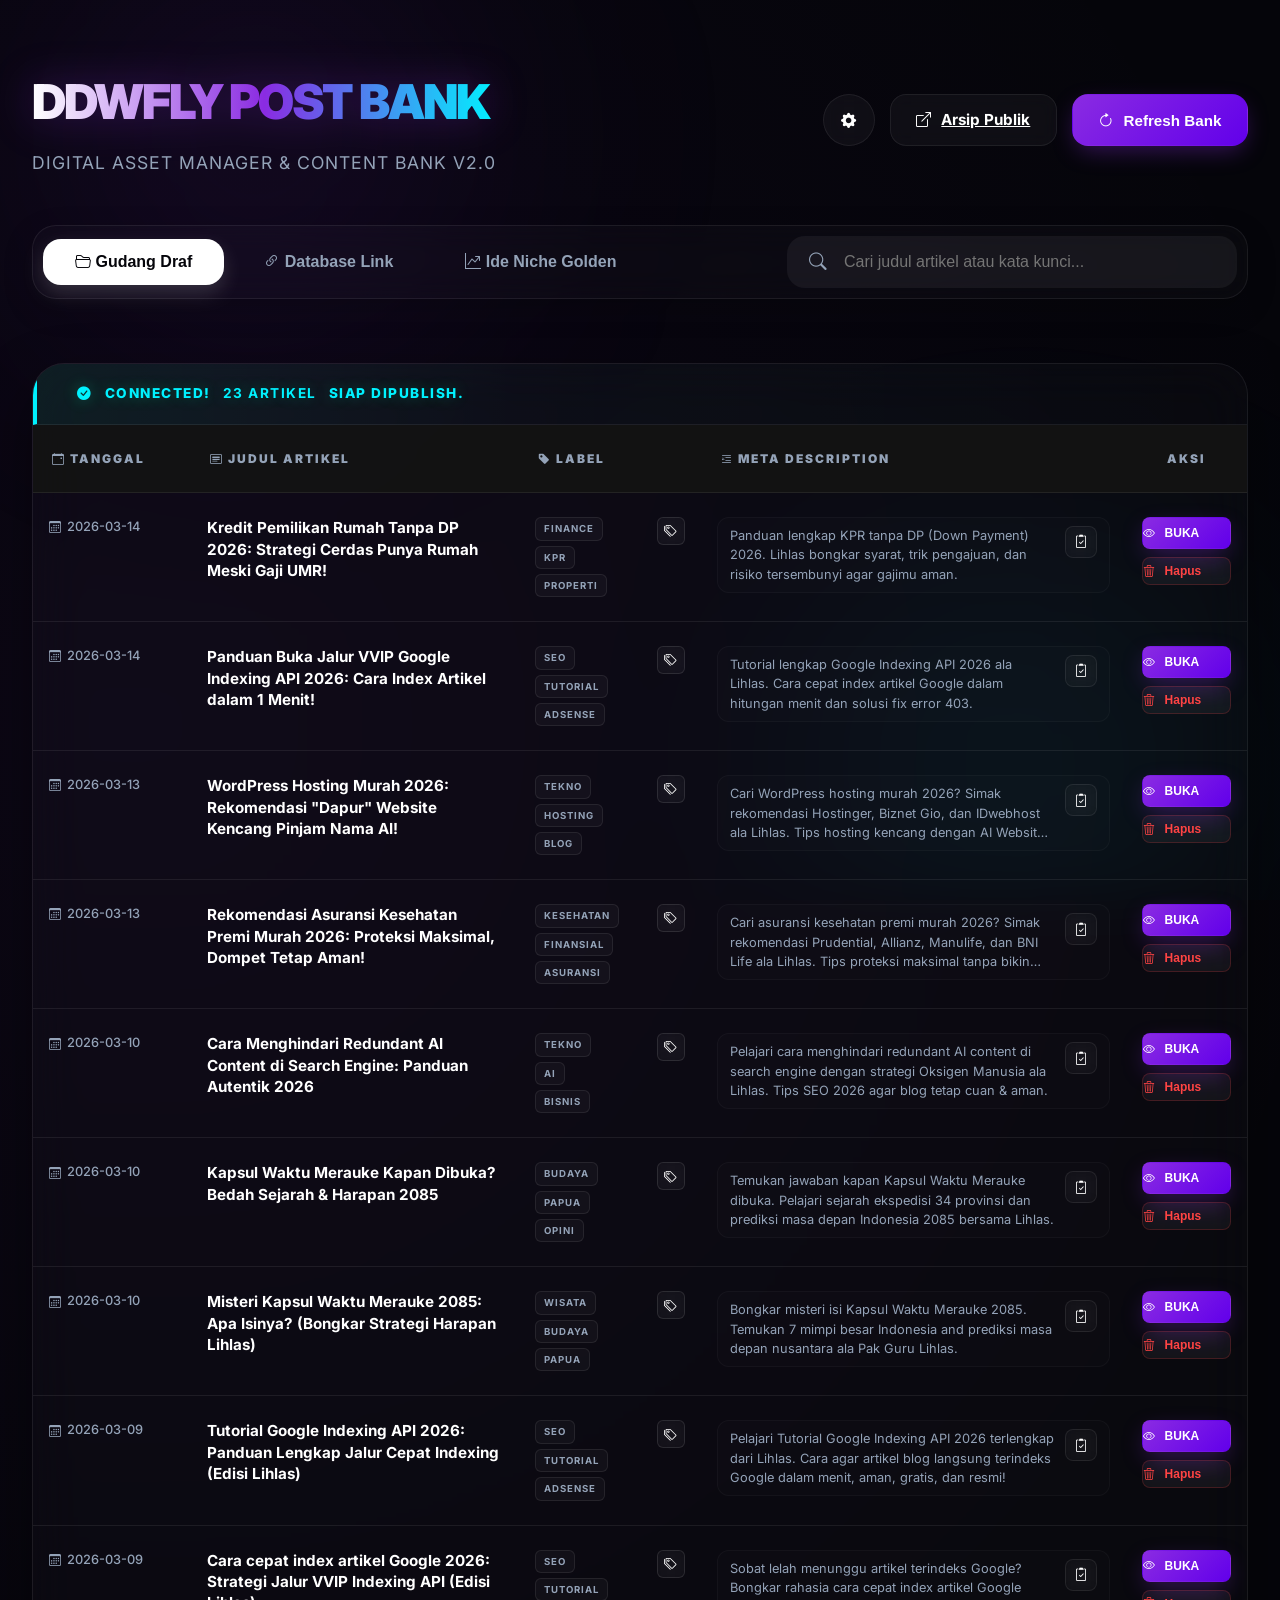
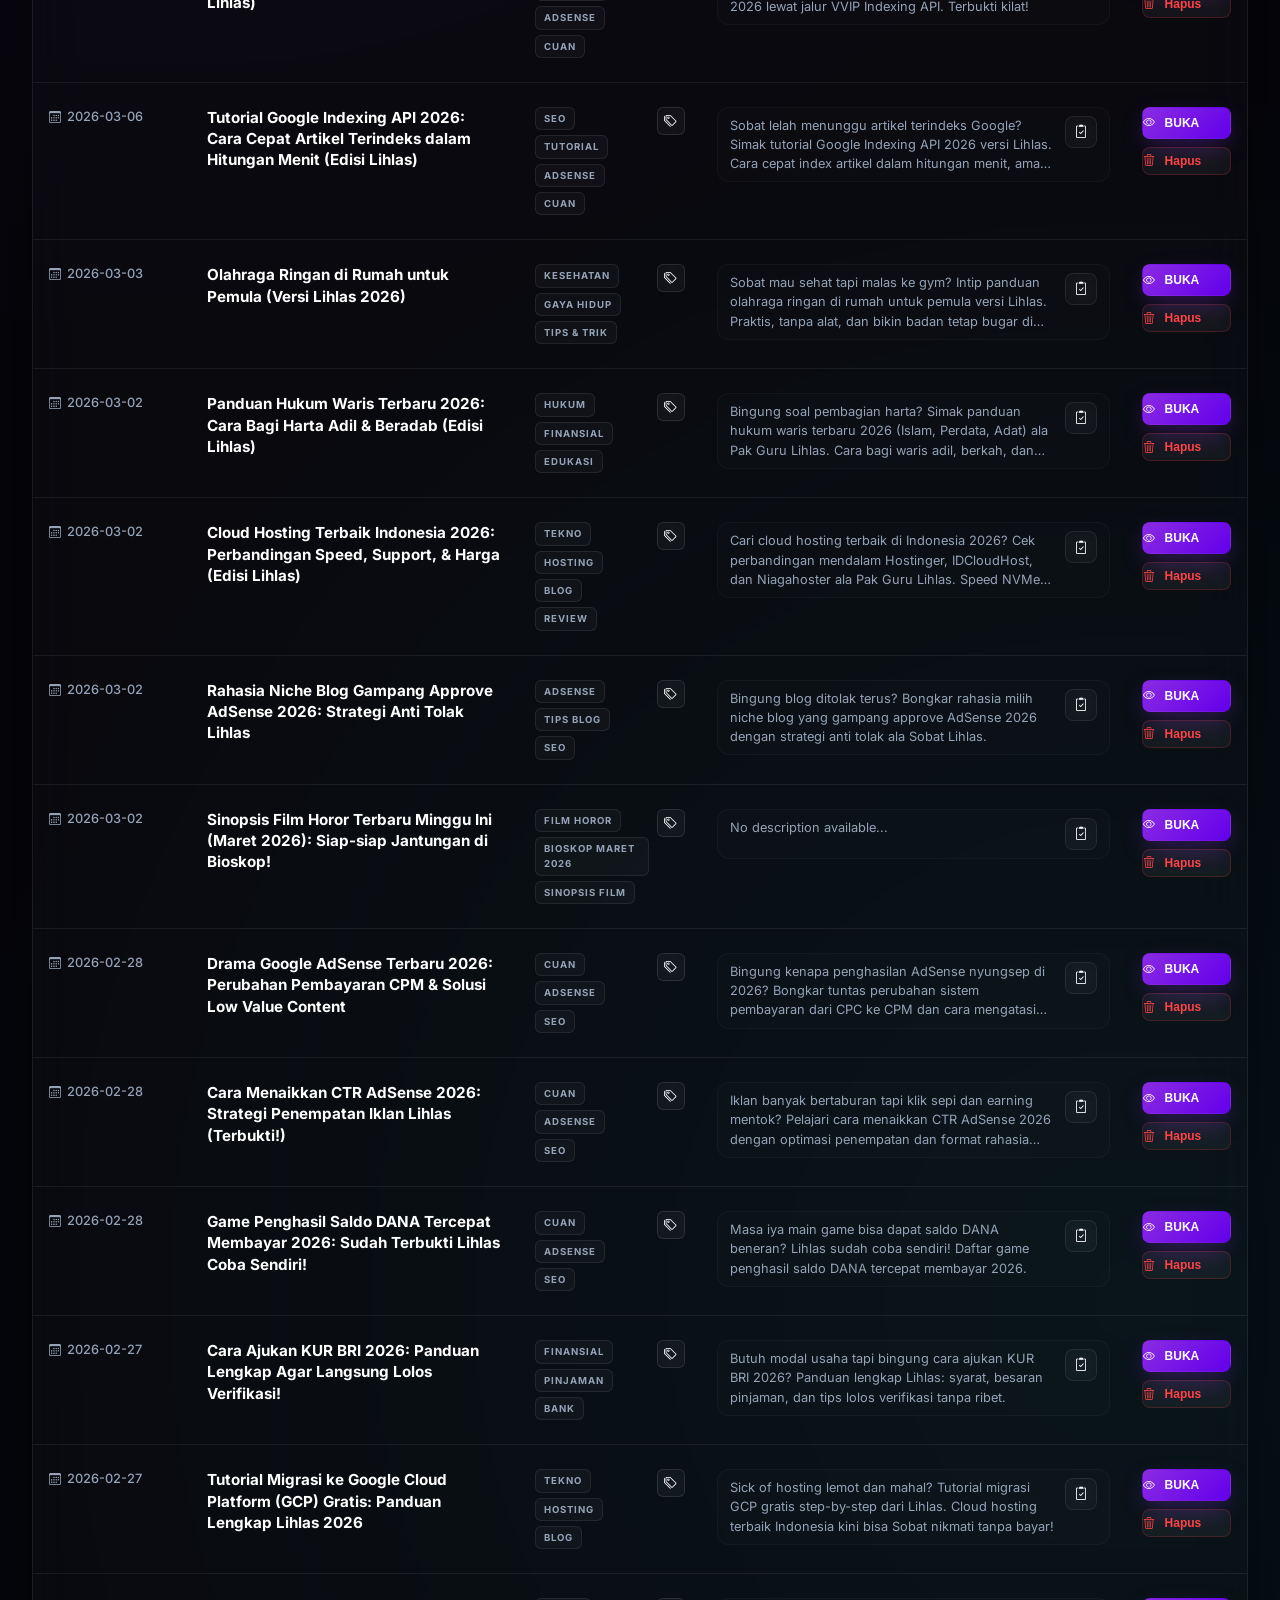
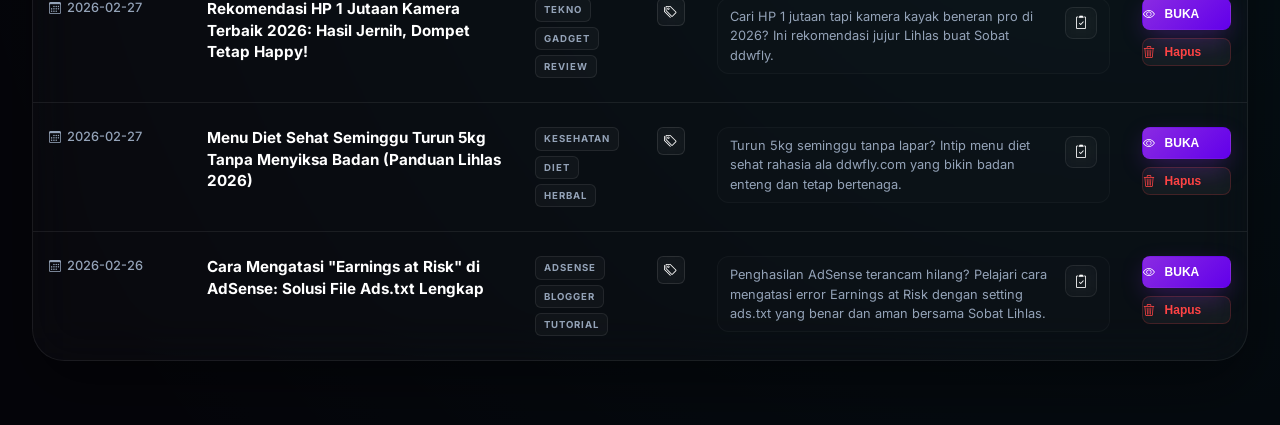
==== commit 6c87f302: "Add files via upload" ====
--- a/planner-v2026.html
+++ b/planner-v2026.html
@@ -178,8 +178,8 @@
                 <button class="btn btn-ghost" onclick="closeModal('post-viewer')">Tutup</button>
                 <div style="display: flex; gap: 8px; flex-wrap: wrap; justify-content: flex-end;">
                     <button class="btn btn-ghost" onclick="openHookModal()"
-                        style="border-color: var(--accent); color: var(--accent); padding: 0.6rem 1rem;">
-                        <i class="bi bi-medium"></i> Medium
+                        style="border-color: #25D366; color: #25D366; padding: 0.6rem 1rem;">
+                        <i class="bi bi-whatsapp"></i> / <i class="bi bi-facebook"></i> Sosmed
                     </button>
                     <button class="btn btn-ghost" onclick="openLinkedInModal()"
                         style="border-color: #0077b5; color: #0077b5; padding: 0.6rem 1rem;">
@@ -227,10 +227,12 @@
             </div>
         </div>
     </div>
+    
+    <!-- MODAL FB/WA VIEWER -->
     <div class="modal-overlay" id="modal-hook-viewer" style="z-index: 10001;">
         <div class="modal" style="max-width: 600px;">
             <div class="modal-header">
-                <h2><i class="bi bi-medium"></i> Hook Medium (Premium v2026)</h2>
+                <h2><i class="bi bi-whatsapp" style="color: #25D366;"></i> Hook FB/WA (Premium v2026)</h2>
                 <button class="btn btn-ghost btn-icon" onclick="closeModal('hook-viewer')"
                     style="width: 36px; height: 36px; border-radius: 50%;">&times;</button>
             </div>
@@ -239,17 +241,16 @@
                     style="padding: 1.5rem; background: rgba(255,255,255,0.05); border: 1px solid rgba(255,255,255,0.1);">
                     <div id="hook-content"
                         style="white-space: pre-wrap; font-family: 'Inter', sans-serif; line-height: 1.6; color: var(--text-main); font-size: 0.95rem;">
-                        <!-- Hook Medium muncul di sini -->
+                        <!-- Hook FB/WA muncul di sini -->
                     </div>
                 </div>
                 <p style="font-size: 0.8rem; color: var(--text-dim); margin-top: 1rem; font-style: italic;">
-                    *Tips Lihlas: Posting hook ini di Medium sebagai intro, lalu tautkan ke ddwfly.com untuk backlink
-                    berkualitas.
+                    *Tips Lihlas: Sebarkan copywriting ini di Grup WA Sekolah, RT, Alumni, atau Grup Facebook (Obrolan Warung Kopi).
                 </p>
             </div>
             <div class="modal-footer">
                 <button class="btn btn-ghost" onclick="closeModal('hook-viewer')">Batal</button>
-                <button class="btn btn-primary" onclick="copyHookContent()">
+                <button class="btn btn-primary" onclick="copyHookContent()" style="background: #25D366; border: none;">
                     <i class="bi bi-clipboard2-check"></i> Salin Hook
                 </button>
             </div>
